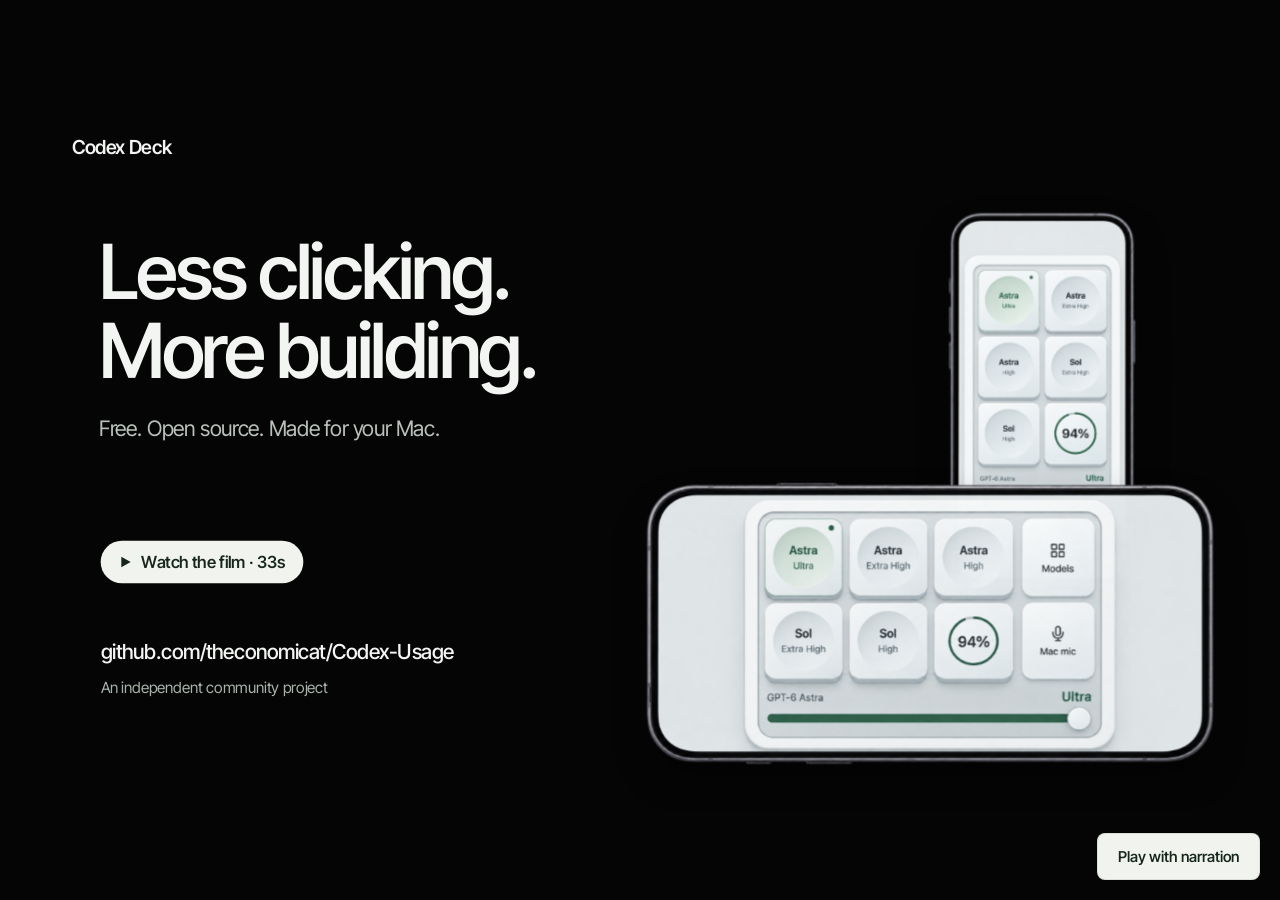
==== docs/media/intro-source/index.html @ cfdb127b "Add narrated Codex Deck film to both READMEs" ====
<!doctype html>
<html lang="en">
<meta charset="utf-8">
<meta name="viewport" content="width=device-width,initial-scale=1">
<title>Codex Deck — Stay in the flow</title>
<style>
@font-face{font-family:InterTight;src:url('assets/InterTight.ttf');font-weight:100 900;font-display:block}
*{box-sizing:border-box}html,body{margin:0;width:100%;height:100%;overflow:hidden;background:#050505;color:#f3f5f3;font-family:InterTight,sans-serif}
#stage{position:absolute;width:1920px;height:1080px;transform-origin:0 0;overflow:hidden;background:#050505}
.scene{position:absolute;inset:0;overflow:hidden;visibility:hidden;background:#050505}
.paper{background:#ecefe9;color:#18251e}
.brand{position:absolute;left:108px;top:68px;font-size:29px;font-weight:580;letter-spacing:-.7px;display:flex;gap:17px;align-items:center}
.brand svg{width:29px;height:29px;stroke:currentColor;fill:none;stroke-width:1.7}
h1,h2,p{margin:0}h1,h2{font-weight:550;line-height:1.04;letter-spacing:-.04em}h2{font-size:109px}.sub{font-size:33px;line-height:1.4;letter-spacing:-.02em;color:#bac1bb}
.paper .sub,.paper .caption{color:#53665a}.caption{font-size:23px;color:#aeb9b0}
.phone{position:absolute;object-fit:contain;filter:drop-shadow(0 28px 25px #0005)}
#flow{position:absolute;inset:0;display:flex;align-items:center;justify-content:center;font-size:142px;letter-spacing:-.04em;font-weight:510}
#intro-title{position:absolute;left:0;right:0;top:161px;text-align:center;font-size:152px;font-weight:500}
#intro-phone{left:135px;top:430px;width:1650px;transform-origin:50% 100%}
#intro-line{position:absolute;left:0;right:0;top:337px;text-align:center;font-size:33px;color:#bcc7c0}
#shortcut-copy{position:absolute;left:146px;top:224px}#shortcut-copy h2{font-size:107px}#shortcut-copy .sub{margin-top:33px}
#key-row{position:absolute;left:151px;top:590px;display:flex;align-items:center;gap:28px;perspective:1000px}
.keycap{height:140px;width:146px;border-radius:24px;background:linear-gradient(140deg,#fff,#d9e0d9);color:#29392e;box-shadow:0 8px 0 #acb9ac,0 13px 0 #8a9a8d,0 26px 34px #27352c30;display:flex;align-items:center;justify-content:center;font-family:-apple-system,sans-serif;font-size:67px;font-weight:500}
.plus{font-size:29px;color:#63776a}
#key-caption{position:absolute;left:150px;top:799px;font-size:28px;color:#526759}
#menu-wrap{position:absolute;left:1163px;top:145px;width:563px}#menu-shot{width:563px;display:block;border-radius:23px;box-shadow:0 30px 55px #243c2833}#menu-wrap p{text-align:center;margin-top:25px;font-size:21px}
.phone-copy{position:absolute;left:147px;top:211px;width:1070px}.phone-copy h2{font-size:101px}.phone-copy .sub{margin-top:27px;font-size:31px}
#landscape-phone{left:75px;top:518px;width:1085px}#portrait-phone{left:1421px;top:127px;width:370px}
#usage-copy{position:absolute;left:148px;top:242px}#usage-copy h2{font-size:117px}#usage-copy .sub{margin-top:27px}
#menubar-wrap{position:absolute;left:153px;top:625px}#menubar-shot{width:351px;display:block;border-radius:22px;box-shadow:0 22px 40px #132d1d20}#menubar-wrap p{margin-top:27px;font-size:24px}
#ring{position:absolute;left:1144px;top:269px;width:526px;height:526px}#ring svg{width:100%;height:100%;transform:rotate(-90deg)}#track,#progress{fill:none;stroke-width:12;stroke-linecap:round}#track{stroke:#c7d5ca}#progress{stroke:#3d7653;stroke-dasharray:1464;stroke-dashoffset:87.84}
#percent{position:absolute;inset:0;display:flex;align-items:center;justify-content:center;font-size:160px;font-weight:560;letter-spacing:-.04em;font-variant-numeric:tabular-nums}#ring-caption{position:absolute;left:1120px;top:850px;width:570px;text-align:center;font-size:27px;color:#516e5c}
#end-copy{position:absolute;left:148px;top:213px}#end-copy h2{font-size:114px}#end-copy .sub{margin-top:36px;font-size:32px}
#end-landscape{left:895px;top:566px;width:1000px;z-index:2}#end-portrait{left:1415px;top:136px;width:297px;z-index:1}
#cta{position:absolute;left:151px;top:824px;font-size:31px;letter-spacing:-.015em;font-weight:510}#end-note{position:absolute;left:151px;top:883px;color:#a8b4ab;font-size:23px}
#watch{position:absolute;left:151px;top:676px;display:none;align-items:center;gap:14px;padding:17px 27px;background:#f1f4ee;color:#16261c;border-radius:40px;font-size:25px;font-weight:560}#watch svg{width:20px;height:20px;fill:currentColor}
#play{position:fixed;right:20px;bottom:20px;z-index:99;border:1px solid #b3c0b666;background:#f1f4ee;color:#16261c;padding:13px 20px;border-radius:8px;font:550 15px InterTight,sans-serif;cursor:pointer}#play:focus-visible{outline:3px solid #a0cfaa;outline-offset:4px}
</style>
<div id="stage" role="img" aria-label="Codex Deck introduction: keyboard presets, phone controls, and remaining usage.">
 <section id="intro" class="scene">
  <div id="flow">Stay in the flow.</div><h1 id="intro-title">Codex Deck</h1><p id="intro-line">Your models. Your momentum.</p>
  <img class="phone" id="intro-phone" src="../../images/codex-deck-phone.png" alt="Codex Deck on a landscape phone">
 </section>
 <section id="shortcuts" class="scene paper">
  <div class="brand">Codex Deck</div>
  <div id="shortcut-copy"><h2>Model + reasoning.<br>One shortcut.</h2><p class="sub">Your favorite combinations. Ready to go.</p></div>
  <div id="key-row"><div class="keycap">⌘</div><span class="plus">+</span><div class="keycap">⌃</div><span class="plus">+</span><div class="keycap" id="number-key">1</div></div>
  <p id="key-caption">Command–Control–1 to 5. Make them yours.</p>
  <div id="menu-wrap"><img id="menu-shot" src="../../app-menu.png" alt="Mac menu with five model and reasoning presets"><p class="caption">Mac menu · earlier interface</p></div>
 </section>
 <section id="phones" class="scene">
  <div class="brand">Codex Deck</div>
  <div class="phone-copy" id="phone-copy"><h2>Your phone.<br>Your deck.</h2><p class="sub">Same Wi-Fi. No extra hardware.</p></div>
  <div class="phone-copy" id="reasoning-copy"><h2>Choose a model.<br>Set the pace.</h2><p class="sub">Tap a preset. Slide the reasoning level.</p></div>
  <img class="phone" id="landscape-phone" src="../../images/codex-deck-phone.png" alt="Landscape deck with model presets and reasoning slider">
  <img class="phone" id="portrait-phone" src="../../images/codex-deck-phone-portrait.png" alt="The same controls in a portrait phone">
 </section>
 <section id="usage" class="scene paper">
  <div class="brand">Codex Deck</div>
  <div id="usage-copy"><h2>Know<br>what’s left.</h2><p class="sub">Usage. Always in sight.</p></div>
  <div id="menubar-wrap"><img id="menubar-shot" src="../../menu-bar-preview.png" alt="Mac menu bar displaying 94 percent remaining"><p class="caption">In your Mac menu bar.</p></div>
  <div id="ring"><svg viewBox="0 0 526 526"><circle id="track" cx="263" cy="263" r="233"/><circle id="progress" cx="263" cy="263" r="233"/></svg><div id="percent">94%</div></div>
  <p id="ring-caption">And on your phone.</p>
 </section>
 <section id="end" class="scene">
  <div class="brand">Codex Deck</div>
  <div id="end-copy"><h2>Less clicking.<br>More building.</h2><p class="sub">Free. Open source. Made for your Mac.</p></div>
  <img class="phone" id="end-portrait" src="../../images/codex-deck-phone-portrait.png" alt="Portrait phone deck">
  <img class="phone" id="end-landscape" src="../../images/codex-deck-phone.png" alt="Landscape phone deck">
  <div id="watch"><svg viewBox="0 0 20 20"><path d="M4 2 18 10 4 18Z"/></svg>Watch the film · 33s</div>
  <p id="cta">github.com/theconomicat/Codex-Usage</p>
  <p id="end-note">An independent community project</p>
 </section>
</div>
<button id="play" type="button">Play with narration</button>
<script>
const DURATION=32.5;const E=id=>document.getElementById(id);const clamp=x=>Math.max(0,Math.min(1,x));
// Solve the project's strong ease-out / ease-in-out curves deterministically.
function bezier(x,x1,y1,x2,y2){x=clamp(x);if(x===0||x===1)return x;let lo=0,hi=1,t=x;const v=(t,a,b)=>3*(1-t)*(1-t)*t*a+3*(1-t)*t*t*b+t*t*t;for(let i=0;i<15;i++){t=(lo+hi)/2;if(v(t,x1,x2)<x)lo=t;else hi=t;}return v(t,y1,y2)}
const out=x=>bezier(x,.23,1,.32,1),move=x=>bezier(x,.77,0,.175,1);
let reduced=matchMedia('(prefers-reduced-motion: reduce)').matches;
function show(id,t,start,end){const el=E(id);el.style.visibility=t>=start&&t<end?'visible':'hidden';el.style.clipPath=start<=0||reduced?'none':`inset(0 ${(1-move((t-start)/.48))*100}% 0 0)`;}
function enter(id,t,start,{x=0,y=42,s=.97,d=1.2}={}){const p=out((t-start)/d);E(id).style.opacity=clamp((t-start)/.42);E(id).style.transform=reduced?'none':`translate3d(${x*(1-p)}px,${y*(1-p)}px,0) scale(${s+(1-s)*p})`}
window.renderFrame=(t,{exporting=false,poster=false}={})=>{
 const old=reduced;if(exporting)reduced=false;
 show('intro',t,0,6.18);show('shortcuts',t,5.7,12.28);show('phones',t,11.8,20.88);show('usage',t,20.4,26.28);show('end',t,25.8,33);
 const flowIn=out((t-.18)/1.2),flowOut=clamp((t-2.25)/.5);E('flow').style.opacity=flowIn*(1-flowOut);E('flow').style.transform=reduced?'none':`translateY(${35*(1-flowIn)-20*flowOut}px) scale(${.975+.025*flowIn})`;
 enter('intro-title',t,2.8,{y:42,s:.975,d:1.3});enter('intro-line',t,3.5,{y:15,s:1,d:.8});
 enter('intro-phone',t,3.05,{y:175,s:.96,d:2.4});E('intro-phone').style.filter=`brightness(${.28+.72*out((t-3.1)/2.3)}) drop-shadow(0 28px 25px #0005)`;
 enter('shortcut-copy',t,5.94,{y:40,s:1});enter('key-row',t,6.65,{y:65,s:.96,d:1.1});enter('key-caption',t,7.3,{y:15,s:1});enter('menu-wrap',t,6.15,{x:65,y:0,s:.97,d:1.5});
 const press=out((t-8.15)/.12)*(1-out((t-8.46)/.2));E('number-key').style.transform=reduced?'none':`translateY(${press*8}px)`;
 enter('phone-copy',t,12.05,{y:35,s:1});E('phone-copy').style.opacity=clamp((t-12.05)/.42)*(1-clamp((t-15.6)/.32));
 enter('reasoning-copy',t,15.98,{y:32,s:1});enter('landscape-phone',t,12.18,{x:-70,y:0,s:.96,d:1.7});enter('portrait-phone',t,13.25,{x:70,y:0,s:.96,d:1.8});
 enter('usage-copy',t,20.64,{y:32,s:1});enter('menubar-wrap',t,21.4,{y:35,s:.97});enter('ring',t,20.86,{y:0,s:.95,d:1.5});E('progress').style.strokeDashoffset=1464*(1-.94*out((t-21)/2.1));enter('ring-caption',t,22.05,{y:16,s:1});
 enter('end-copy',t,26.05,{y:40,s:1});enter('end-portrait',t,26.1,{y:90,s:.96,d:1.8});enter('end-landscape',t,26.55,{x:90,y:0,s:.96,d:1.8});enter('cta',t,28.35,{y:22,s:1});enter('end-note',t,28.65,{y:14,s:1});
 E('watch').style.display=poster?'flex':'none';window.currentTime=t;reduced=old;
};
function fit(){const s=Math.min(innerWidth/1920,innerHeight/1080);E('stage').style.transform=`translate(${(innerWidth-1920*s)/2}px,${(innerHeight-1080*s)/2}px) scale(${s})`}
addEventListener('resize',fit);fit();renderFrame(30,{poster:true});
const soundtrack=new Audio('soundtrack.m4a');let raf;let started;
E('play').onclick=async()=>{cancelAnimationFrame(raf);soundtrack.currentTime=0;await soundtrack.play();started=performance.now();E('play').hidden=true;function tick(now){const t=(now-started)/1000;renderFrame(Math.min(t,DURATION));if(t<DURATION)raf=requestAnimationFrame(tick);else{E('play').hidden=false;E('play').textContent='Replay with narration'}}raf=requestAnimationFrame(tick)};
</script>
</html>
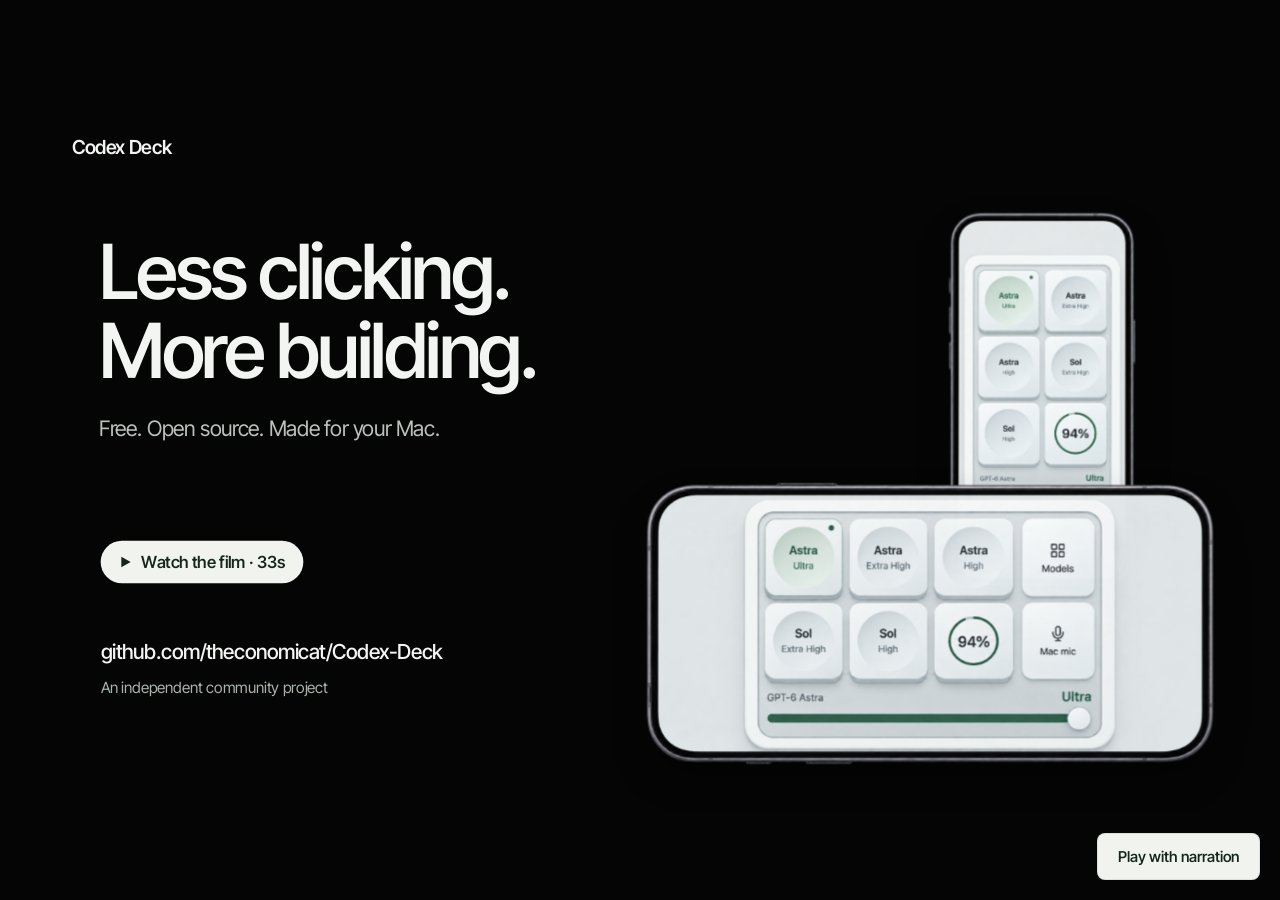
==== commit 55ac6918: "Use the renamed Codex Deck repository in the film and docs" ====
--- a/docs/media/intro-source/index.html
+++ b/docs/media/intro-source/index.html
@@ -68,7 +68,7 @@
   <img class="phone" id="end-portrait" src="../../images/codex-deck-phone-portrait.png" alt="Portrait phone deck">
   <img class="phone" id="end-landscape" src="../../images/codex-deck-phone.png" alt="Landscape phone deck">
   <div id="watch"><svg viewBox="0 0 20 20"><path d="M4 2 18 10 4 18Z"/></svg>Watch the film · 33s</div>
-  <p id="cta">github.com/theconomicat/Codex-Usage</p>
+  <p id="cta">github.com/theconomicat/Codex-Deck</p>
   <p id="end-note">An independent community project</p>
  </section>
 </div>
